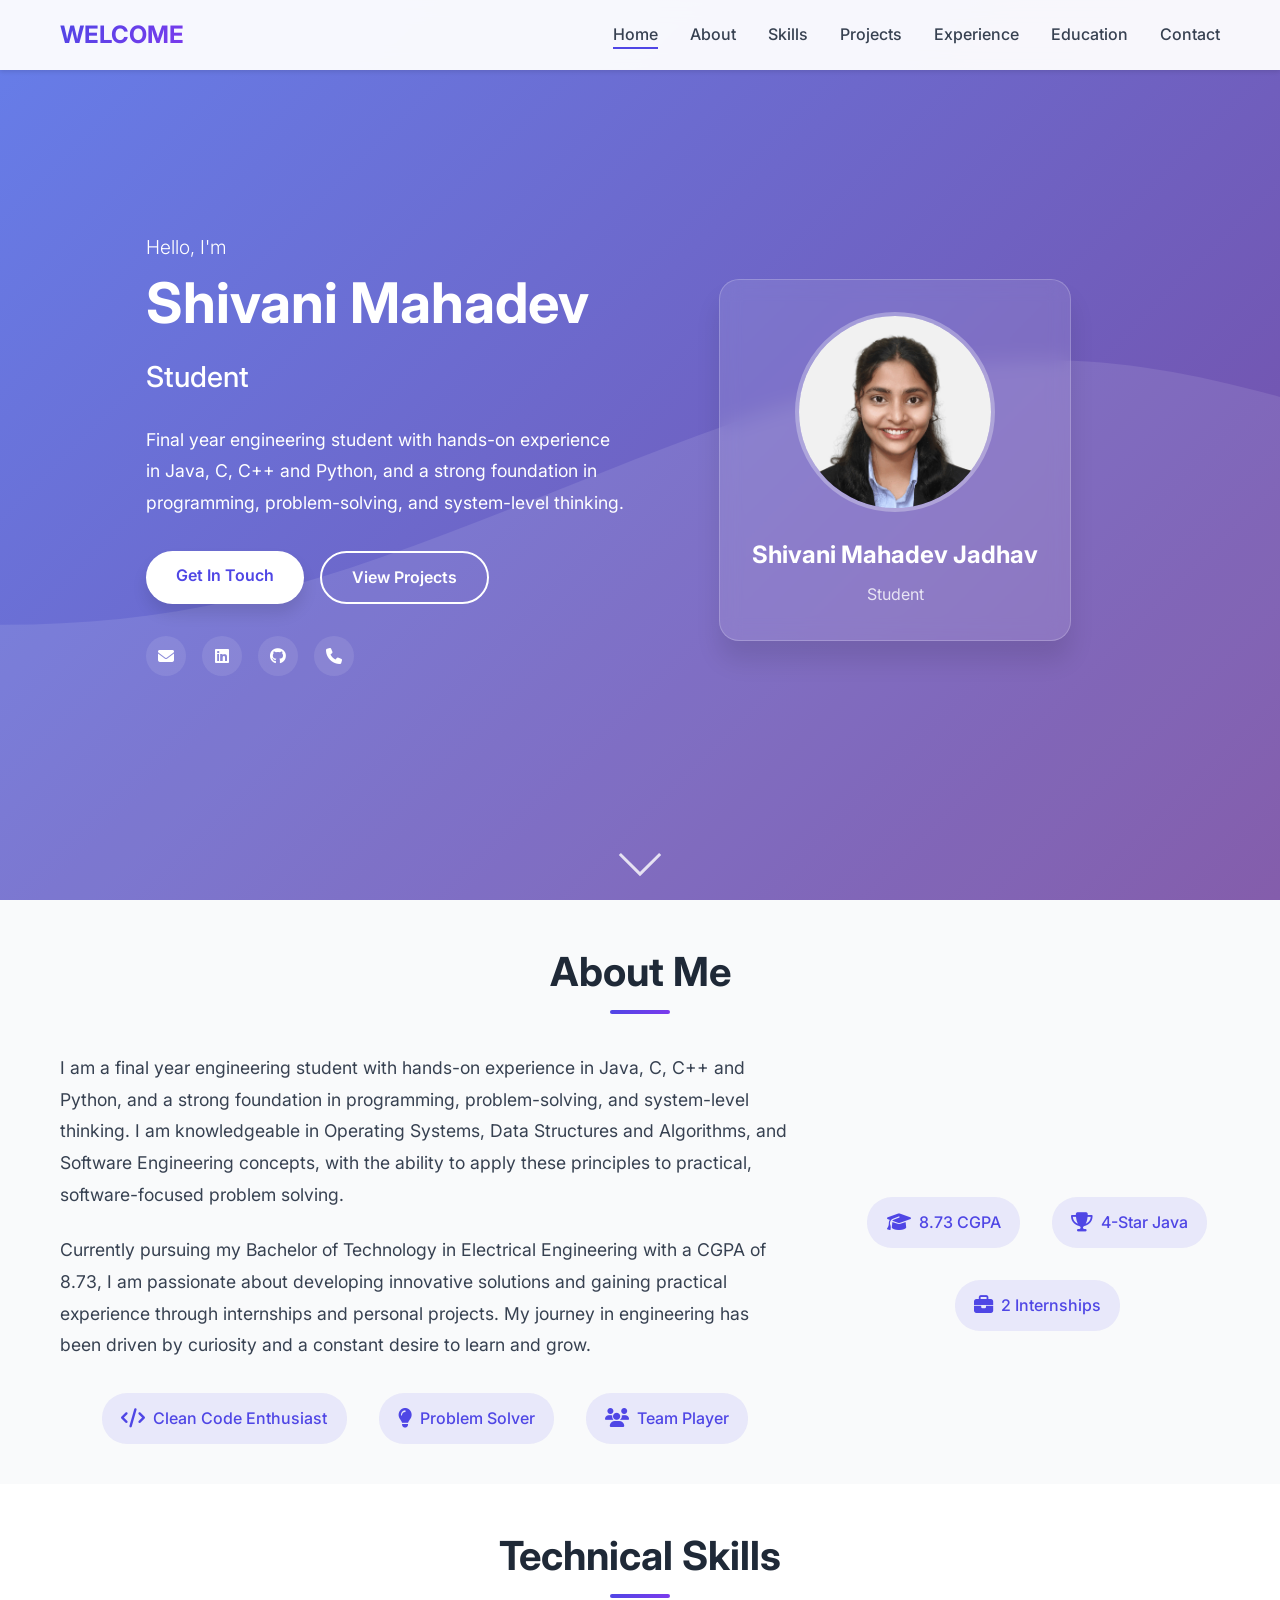
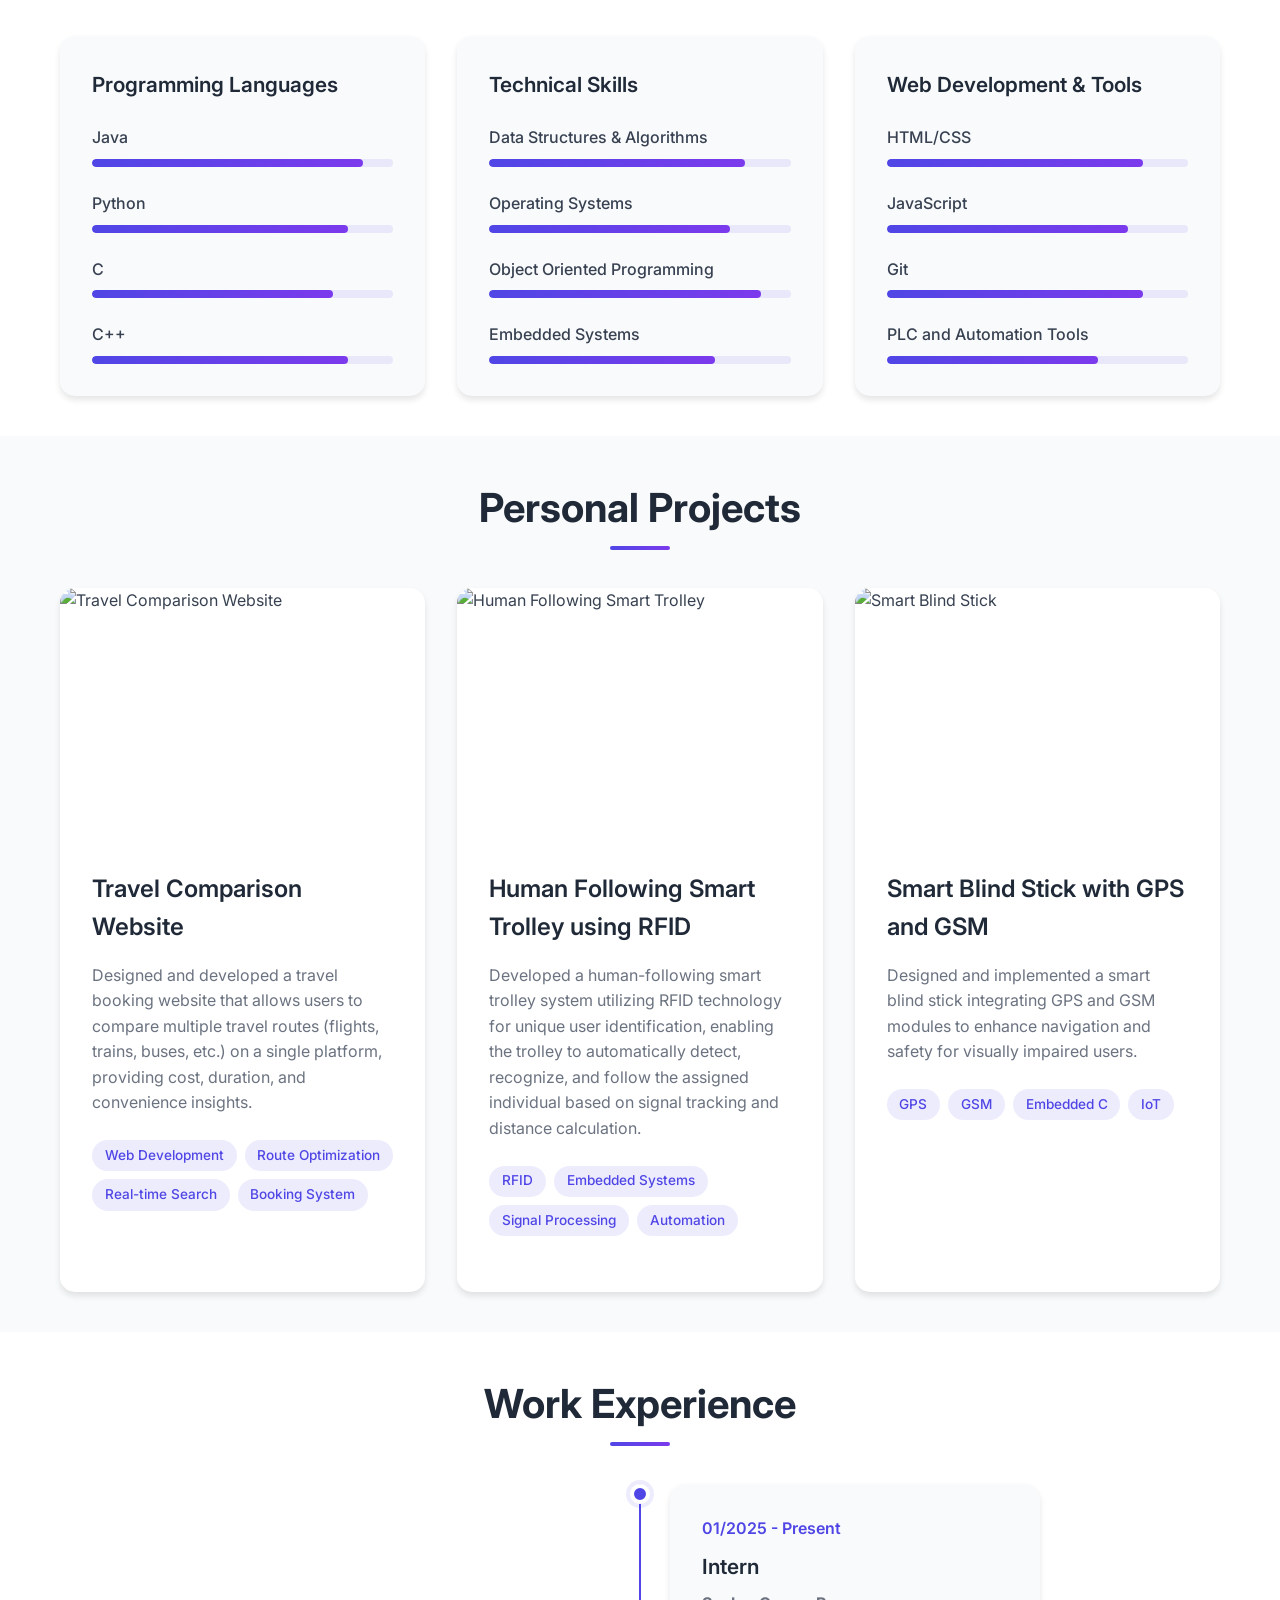
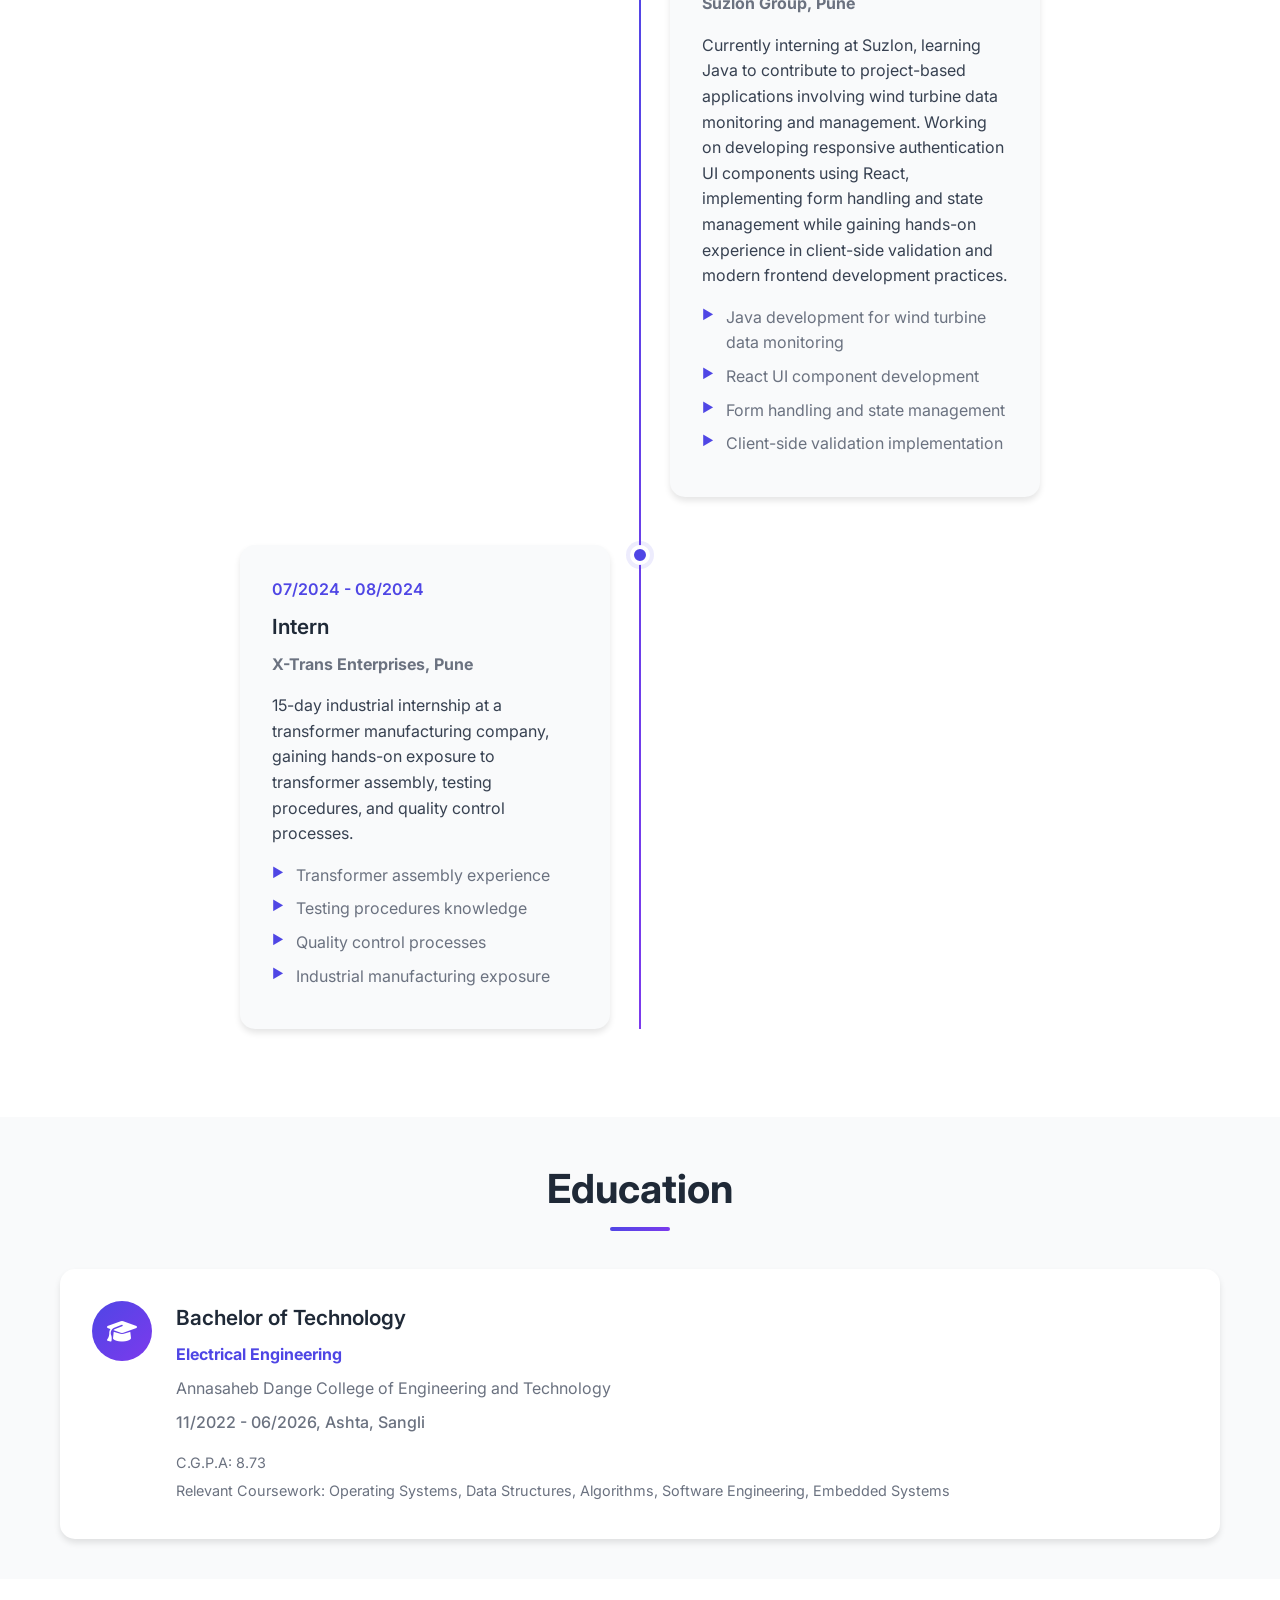
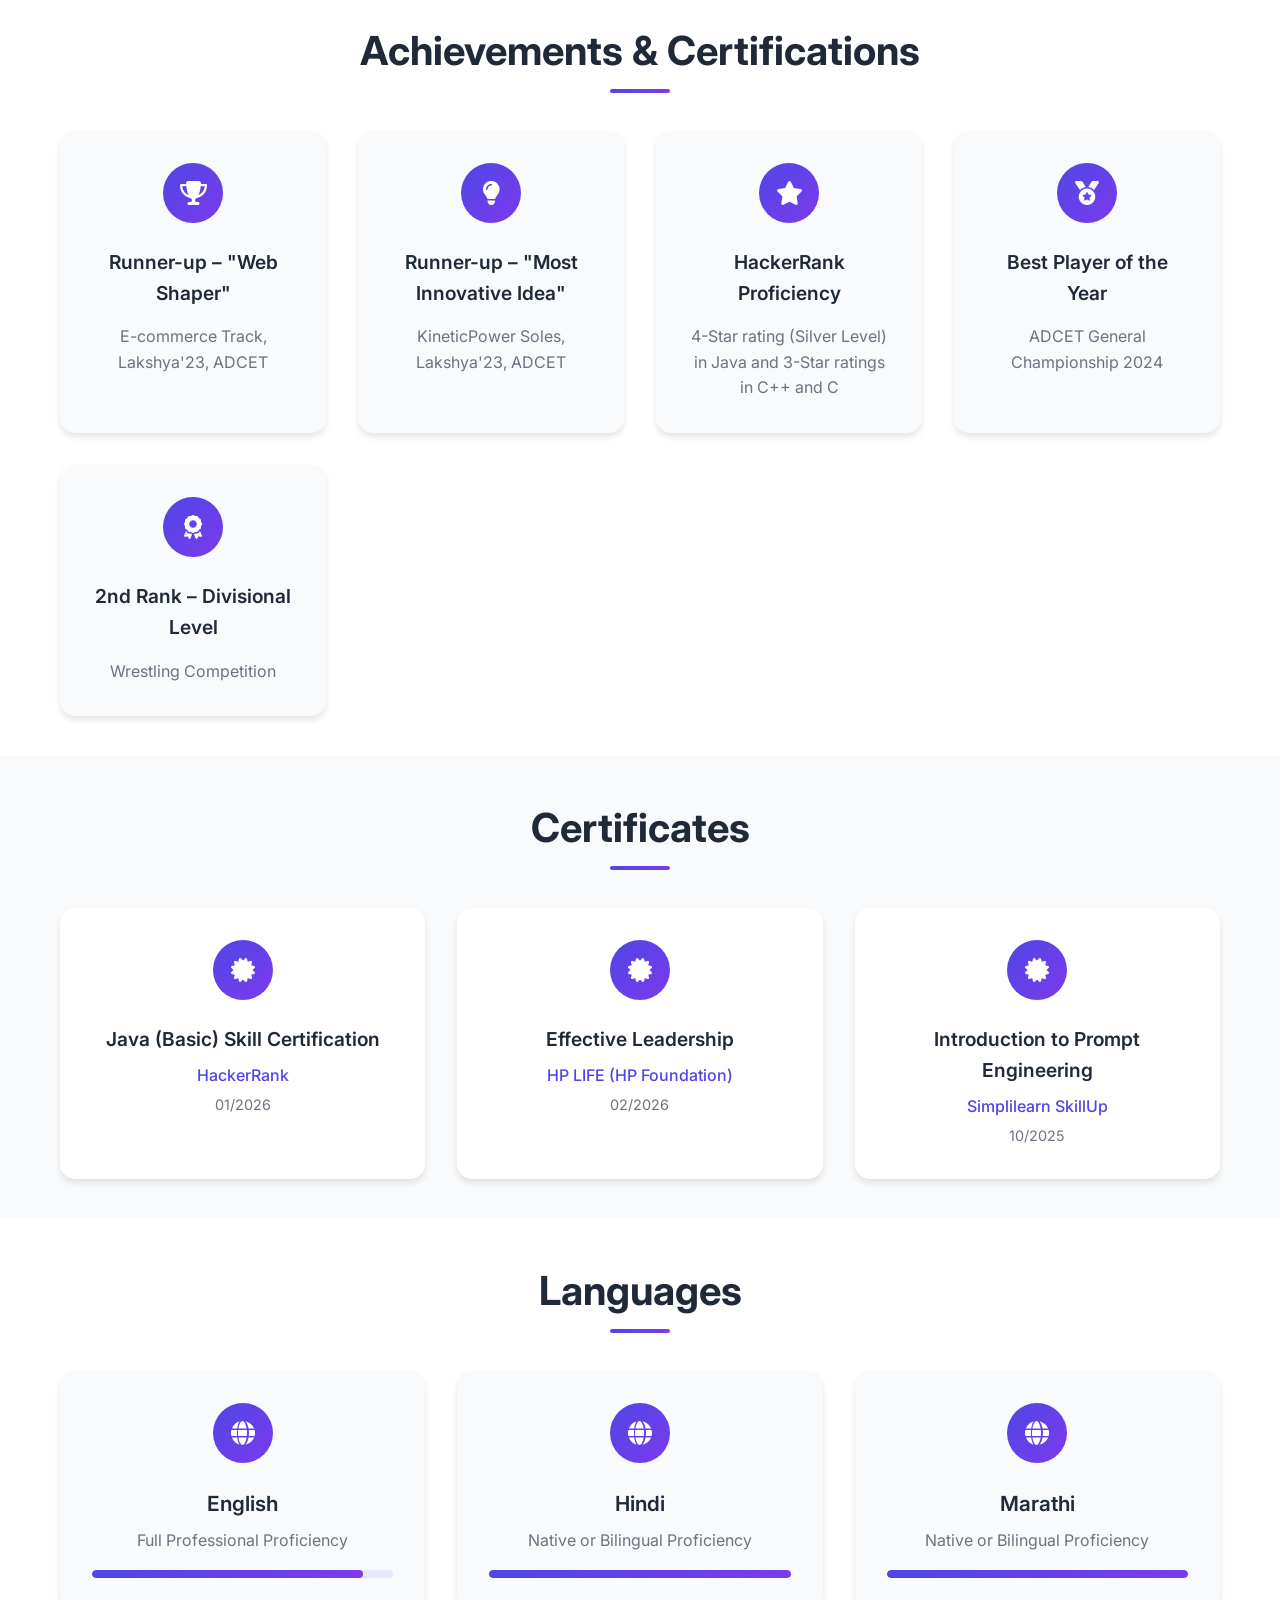
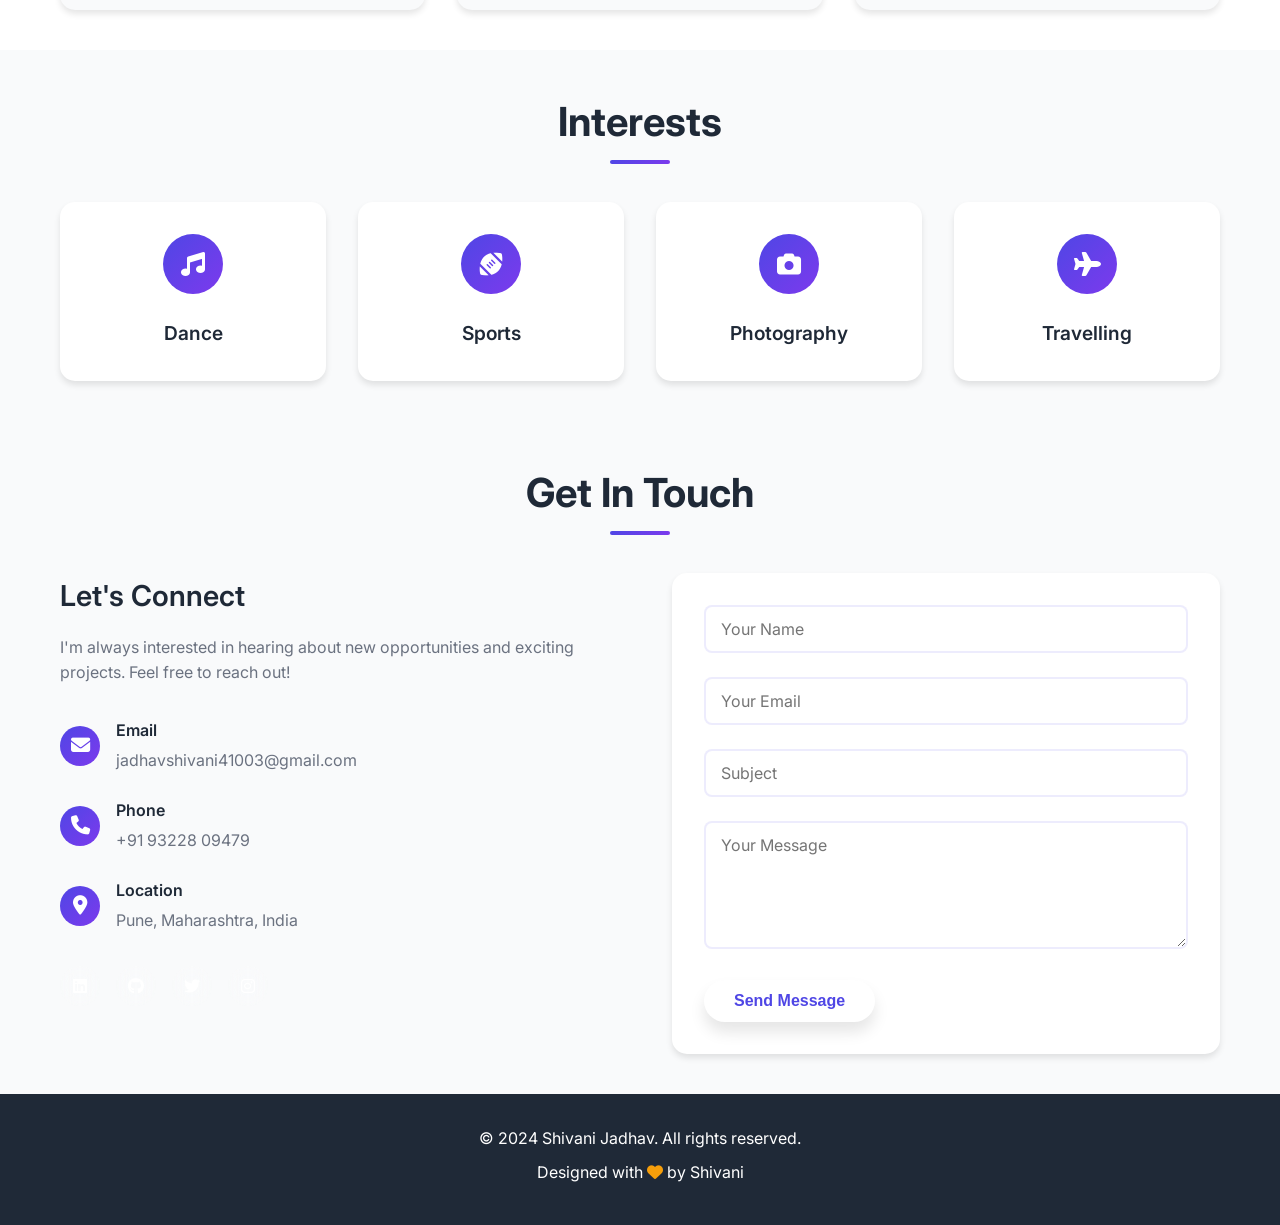
==== Portfolio/index.html @ 1caf45aa "Add files via upload" ====
<!DOCTYPE html>
<html lang="en">
<head>
    <meta charset="UTF-8">
    <meta name="viewport" content="width=device-width, initial-scale=1.0">
    <title>Shivani Jadhav - Portfolio</title>
    <link rel="stylesheet" href="style.css">
    <link rel="stylesheet" href="https://cdnjs.cloudflare.com/ajax/libs/font-awesome/6.4.0/css/all.min.css">
    <link href="https://fonts.googleapis.com/css2?family=Inter:wght@300;400;500;600;700&family=Poppins:wght@300;400;500;600;700&display=swap" rel="stylesheet">
</head>
<body>
    <!-- Navigation -->
    <nav class="navbar">
        <div class="nav-container">
            <div class="nav-logo">
                <h3>WELCOME</h3>
            </div>
            <ul class="nav-menu">
                <li class="nav-item">
                    <a href="#home" class="nav-link">Home</a>
                </li>
                <li class="nav-item">
                    <a href="#about" class="nav-link">About</a>
                </li>
                <li class="nav-item">
                    <a href="#skills" class="nav-link">Skills</a>
                </li>
                <li class="nav-item">
                    <a href="#projects" class="nav-link">Projects</a>
                </li>
                <li class="nav-item">
                    <a href="#experience" class="nav-link">Experience</a>
                </li>
                <li class="nav-item">
                    <a href="#education" class="nav-link">Education</a>
                </li>
                <li class="nav-item">
                    <a href="#contact" class="nav-link">Contact</a>
                </li>
            </ul>
            <div class="hamburger">
                <span class="bar"></span>
                <span class="bar"></span>
                <span class="bar"></span>
            </div>
        </div>
    </nav>

    <!-- Hero Section -->
    <section id="home" class="hero">
        <div class="hero-container">
            <div class="hero-content">
                <div class="hero-text">
                    <h1 class="hero-title">
                        <span class="greeting">Hello, I'm</span>
                        <span class="name">Shivani Mahadev Jadhav</span>
                    </h1>
                    <h2 class="hero-subtitle">Student</h2>
                    <p class="hero-description">
                        Final year engineering student with hands-on experience<br>
                        in Java, C, C++ and Python, and a strong foundation in<br>
                        programming, problem-solving, and system-level thinking.
                    </p>
                    <div class="hero-buttons">
                        <a href="#contact" class="btn btn-primary">Get In Touch</a>
                        <a href="#projects" class="btn btn-secondary">View Projects</a>
                    </div>
                    <div class="hero-social">
                        <a href="jadhavshivani41003@gmail.com" class="social-link" onclick="window.location.href='mailto:jadhavshivani41003@gmail.com'; return false;">
                            <i class="fas fa-envelope"></i>
                        </a>
                        <a href="https://linkedin.com/in/shivani-jadhav03" class="social-link">
                            <i class="fab fa-linkedin"></i>
                        </a>
                        <a href="#" class="social-link">
                            <i class="fab fa-github"></i>
                        </a>
                        <a href="tel:+919322809479" class="social-link">
                            <i class="fas fa-phone"></i>
                        </a>
                    </div>
                </div>
                <div class="hero-image">
                    <div class="profile-card">
                        <div class="profile-img">
                            <img src="profile.png.jpeg" alt="Profile Picture">
                        </div>
                        <div class="profile-info">
                            <h3>Shivani Mahadev Jadhav</h3>
                            <p>Student</p>
                        </div>
                    </div>
                </div>
            </div>
        </div>
        <div class="scroll-indicator">
            <div class="scroll-arrow"></div>
        </div>
    </section>

    <!-- About Section -->
    <section id="about" class="about">
        <div class="container">
            <h2 class="section-title">About Me</h2>
            <div class="about-content">
                <div class="about-text">
                    <p>
                        I am a final year engineering student with hands-on experience in Java, C, C++ and Python, and a strong 
                        foundation in programming, problem-solving, and system-level thinking. I am knowledgeable in Operating 
                        Systems, Data Structures and Algorithms, and Software Engineering concepts, with the ability to apply 
                        these principles to practical, software-focused problem solving.
                    </p>
                    <p>
                        Currently pursuing my Bachelor of Technology in Electrical Engineering with a CGPA of 8.73, I am passionate 
                        about developing innovative solutions and gaining practical experience through internships and personal projects. 
                        My journey in engineering has been driven by curiosity and a constant desire to learn and grow.
                    </p>
                    <div class="about-highlights">
                        <div class="highlight-item">
                            <i class="fas fa-code"></i>
                            <span>Clean Code Enthusiast</span>
                        </div>
                        <div class="highlight-item">
                            <i class="fas fa-lightbulb"></i>
                            <span>Problem Solver</span>
                        </div>
                        <div class="highlight-item">
                            <i class="fas fa-users"></i>
                            <span>Team Player</span>
                        </div>
                    </div>
                </div>
                <div class="about-highlights">
                    <div class="highlight-item">
                        <i class="fas fa-graduation-cap"></i>
                        <span>8.73 CGPA</span>
                    </div>
                    <div class="highlight-item">
                        <i class="fas fa-trophy"></i>
                        <span>4-Star Java</span>
                    </div>
                    <div class="highlight-item">
                        <i class="fas fa-briefcase"></i>
                        <span>2 Internships</span>
                    </div>
                </div>
            </div>
        </div>
    </section>

    <!-- Skills Section -->
    <section id="skills" class="skills">
        <div class="container">
            <h2 class="section-title">Technical Skills</h2>
            <div class="skills-grid">
                <div class="skill-category">
                    <h3>Programming Languages</h3>
                    <div class="skill-list">
                        <div class="skill-item">
                            <span class="skill-name">Java</span>
                            <div class="skill-bar">
                                <div class="skill-progress" data-progress="90"></div>
                            </div>
                        </div>
                        <div class="skill-item">
                            <span class="skill-name">Python</span>
                            <div class="skill-bar">
                                <div class="skill-progress" data-progress="85"></div>
                            </div>
                        </div>
                        <div class="skill-item">
                            <span class="skill-name">C</span>
                            <div class="skill-bar">
                                <div class="skill-progress" data-progress="80"></div>
                            </div>
                        </div>
                        <div class="skill-item">
                            <span class="skill-name">C++</span>
                            <div class="skill-bar">
                                <div class="skill-progress" data-progress="85"></div>
                            </div>
                        </div>
                    </div>
                </div>
                <div class="skill-category">
                    <h3>Technical Skills</h3>
                    <div class="skill-list">
                        <div class="skill-item">
                            <span class="skill-name">Data Structures & Algorithms</span>
                            <div class="skill-bar">
                                <div class="skill-progress" data-progress="85"></div>
                            </div>
                        </div>
                        <div class="skill-item">
                            <span class="skill-name">Operating Systems</span>
                            <div class="skill-bar">
                                <div class="skill-progress" data-progress="80"></div>
                            </div>
                        </div>
                        <div class="skill-item">
                            <span class="skill-name">Object Oriented Programming</span>
                            <div class="skill-bar">
                                <div class="skill-progress" data-progress="90"></div>
                            </div>
                        </div>
                        <div class="skill-item">
                            <span class="skill-name">Embedded Systems</span>
                            <div class="skill-bar">
                                <div class="skill-progress" data-progress="75"></div>
                            </div>
                        </div>
                    </div>
                </div>
                <div class="skill-category">
                    <h3>Web Development & Tools</h3>
                    <div class="skill-list">
                        <div class="skill-item">
                            <span class="skill-name">HTML/CSS</span>
                            <div class="skill-bar">
                                <div class="skill-progress" data-progress="85"></div>
                            </div>
                        </div>
                        <div class="skill-item">
                            <span class="skill-name">JavaScript</span>
                            <div class="skill-bar">
                                <div class="skill-progress" data-progress="80"></div>
                            </div>
                        </div>
                        <div class="skill-item">
                            <span class="skill-name">Git</span>
                            <div class="skill-bar">
                                <div class="skill-progress" data-progress="85"></div>
                            </div>
                        </div>
                        <div class="skill-item">
                            <span class="skill-name">PLC and Automation Tools</span>
                            <div class="skill-bar">
                                <div class="skill-progress" data-progress="70"></div>
                            </div>
                        </div>
                    </div>
                </div>
            </div>
        </div>
    </section>

    <!-- Projects Section -->
    <section id="projects" class="projects">
        <div class="container">
            <h2 class="section-title">Personal Projects</h2>
            <div class="projects-grid">
                <div class="project-card">
                    <div class="project-image">
                        <img src="travel.png" alt="Travel Comparison Website">
                    </div>
                    <div class="project-content">
                        <h3>Travel Comparison Website</h3>
                        <p>Designed and developed a travel booking website that allows users to compare multiple travel routes (flights, trains, buses, etc.) on a single platform, providing cost, duration, and convenience insights.</p>
                        <div class="project-tech">
                            <span class="tech-tag">Web Development</span>
                            <span class="tech-tag">Route Optimization</span>
                            <span class="tech-tag">Real-time Search</span>
                            <span class="tech-tag">Booking System</span>
                        </div>
                    </div>
                </div>
                <div class="project-card">
                    <div class="project-image">
                        <img src="cart.png" alt="Human Following Smart Trolley">
                    </div>
                    <div class="project-content">
                        <h3>Human Following Smart Trolley using RFID</h3>
                        <p>Developed a human-following smart trolley system utilizing RFID technology for unique user identification, enabling the trolley to automatically detect, recognize, and follow the assigned individual based on signal tracking and distance calculation.</p>
                        <div class="project-tech">
                            <span class="tech-tag">RFID</span>
                            <span class="tech-tag">Embedded Systems</span>
                            <span class="tech-tag">Signal Processing</span>
                            <span class="tech-tag">Automation</span>
                        </div>
                    </div>
                </div>
                <div class="project-card">
                    <div class="project-image">
                        <img src="stick.png" alt="Smart Blind Stick">
                    </div>
                    <div class="project-content">
                        <h3>Smart Blind Stick with GPS and GSM</h3>
                        <p>Designed and implemented a smart blind stick integrating GPS and GSM modules to enhance navigation and safety for visually impaired users.</p>
                        <div class="project-tech">
                            <span class="tech-tag">GPS</span>
                            <span class="tech-tag">GSM</span>
                            <span class="tech-tag">Embedded C</span>
                            <span class="tech-tag">IoT</span>
                        </div>
                    </div>
                </div>
            </div>
        </div>
    </section>

    <!-- Experience Section -->
    <section id="experience" class="experience">
        <div class="container">
            <h2 class="section-title">Work Experience</h2>
            <div class="timeline">
                <div class="timeline-item">
                    <div class="timeline-dot"></div>
                    <div class="timeline-content">
                        <div class="timeline-date">01/2025 - Present</div>
                        <h3>Intern</h3>
                        <h4>Suzlon Group, Pune</h4>
                        <p>Currently interning at Suzlon, learning Java to contribute to project-based applications involving wind turbine data monitoring and management. Working on developing responsive authentication UI components using React, implementing form handling and state management while gaining hands-on experience in client-side validation and modern frontend development practices.</p>
                        <ul>
                            <li>Java development for wind turbine data monitoring</li>
                            <li>React UI component development</li>
                            <li>Form handling and state management</li>
                            <li>Client-side validation implementation</li>
                        </ul>
                    </div>
                </div>
                <div class="timeline-item">
                    <div class="timeline-dot"></div>
                    <div class="timeline-content">
                        <div class="timeline-date">07/2024 - 08/2024</div>
                        <h3>Intern</h3>
                        <h4>X-Trans Enterprises, Pune</h4>
                        <p>15-day industrial internship at a transformer manufacturing company, gaining hands-on exposure to transformer assembly, testing procedures, and quality control processes.</p>
                        <ul>
                            <li>Transformer assembly experience</li>
                            <li>Testing procedures knowledge</li>
                            <li>Quality control processes</li>
                            <li>Industrial manufacturing exposure</li>
                        </ul>
                    </div>
                </div>
            </div>
        </div>
    </section>

    <!-- Education Section -->
    <section id="education" class="education">
        <div class="container">
            <h2 class="section-title">Education</h2>
            <div class="education-grid">
                <div class="education-card">
                    <div class="education-icon">
                        <i class="fas fa-graduation-cap"></i>
                    </div>
                    <div class="education-content">
                        <h3>Bachelor of Technology</h3>
                        <h4>Electrical Engineering</h4>
                        <p class="institution">Annasaheb Dange College of Engineering and Technology</p>
                        <p class="duration">11/2022 - 06/2026, Ashta, Sangli</p>
                        <div class="education-details">
                            <p>C.G.P.A: 8.73</p>
                            <p>Relevant Coursework: Operating Systems, Data Structures, Algorithms, Software Engineering, Embedded Systems</p>
                        </div>
                    </div>
                </div>
            </div>
        </div>
    </section>

    <!-- Achievements Section -->
    <section class="achievements">
        <div class="container">
            <h2 class="section-title">Achievements & Certifications</h2>
            <div class="achievements-grid">
                <div class="achievement-card">
                    <div class="achievement-icon">
                        <i class="fas fa-trophy"></i>
                    </div>
                    <h3>Runner-up – "Web Shaper"</h3>
                    <p>E-commerce Track, Lakshya'23, ADCET</p>
                </div>
                <div class="achievement-card">
                    <div class="achievement-icon">
                        <i class="fas fa-lightbulb"></i>
                    </div>
                    <h3>Runner-up – "Most Innovative Idea"</h3>
                    <p>KineticPower Soles, Lakshya'23, ADCET</p>
                </div>
                <div class="achievement-card">
                    <div class="achievement-icon">
                        <i class="fas fa-star"></i>
                    </div>
                    <h3>HackerRank Proficiency</h3>
                    <p>4-Star rating (Silver Level) in Java and 3-Star ratings in C++ and C</p>
                </div>
                <div class="achievement-card">
                    <div class="achievement-icon">
                        <i class="fas fa-medal"></i>
                    </div>
                    <h3>Best Player of the Year</h3>
                    <p>ADCET General Championship 2024</p>
                </div>
                <div class="achievement-card">
                    <div class="achievement-icon">
                        <i class="fas fa-award"></i>
                    </div>
                    <h3>2nd Rank – Divisional Level</h3>
                    <p>Wrestling Competition</p>
                </div>
            </div>
        </div>
    </section>

    <!-- Certificates Section -->
    <section class="certificates">
        <div class="container">
            <h2 class="section-title">Certificates</h2>
            <div class="certificates-grid">
                <div class="certificate-card">
                    <div class="certificate-icon">
                        <i class="fas fa-certificate"></i>
                    </div>
                    <h3>Java (Basic) Skill Certification</h3>
                    <p class="issuer">HackerRank</p>
                    <p class="date">01/2026</p>
                </div>
                <div class="certificate-card">
                    <div class="certificate-icon">
                        <i class="fas fa-certificate"></i>
                    </div>
                    <h3>Effective Leadership</h3>
                    <p class="issuer">HP LIFE (HP Foundation)</p>
                    <p class="date">02/2026</p>
                </div>
                <div class="certificate-card">
                    <div class="certificate-icon">
                        <i class="fas fa-certificate"></i>
                    </div>
                    <h3>Introduction to Prompt Engineering</h3>
                    <p class="issuer">Simplilearn SkillUp</p>
                    <p class="date">10/2025</p>
                </div>
            </div>
        </div>
    </section>

    <!-- Languages Section -->
    <section class="languages">
        <div class="container">
            <h2 class="section-title">Languages</h2>
            <div class="languages-grid">
                <div class="language-card">
                    <div class="language-flag">
                        <i class="fas fa-globe"></i>
                    </div>
                    <h3>English</h3>
                    <p>Full Professional Proficiency</p>
                    <div class="language-level">
                        <div class="level-bar">
                            <div class="level-progress" style="width: 90%"></div>
                        </div>
                    </div>
                </div>
                <div class="language-card">
                    <div class="language-flag">
                        <i class="fas fa-globe"></i>
                    </div>
                    <h3>Hindi</h3>
                    <p>Native or Bilingual Proficiency</p>
                    <div class="language-level">
                        <div class="level-bar">
                            <div class="level-progress" style="width: 100%"></div>
                        </div>
                    </div>
                </div>
                <div class="language-card">
                    <div class="language-flag">
                        <i class="fas fa-globe"></i>
                    </div>
                    <h3>Marathi</h3>
                    <p>Native or Bilingual Proficiency</p>
                    <div class="language-level">
                        <div class="level-bar">
                            <div class="level-progress" style="width: 100%"></div>
                        </div>
                    </div>
                </div>
            </div>
        </div>
    </section>

    <!-- Interests Section -->
    <section class="interests">
        <div class="container">
            <h2 class="section-title">Interests</h2>
            <div class="interests-grid">
                <div class="interest-card">
                    <div class="interest-icon">
                        <i class="fas fa-music"></i>
                    </div>
                    <h3>Dance</h3>
                </div>
                <div class="interest-card">
                    <div class="interest-icon">
                        <i class="fas fa-football-ball"></i>
                    </div>
                    <h3>Sports</h3>
                </div>
                <div class="interest-card">
                    <div class="interest-icon">
                        <i class="fas fa-camera"></i>
                    </div>
                    <h3>Photography</h3>
                </div>
                <div class="interest-card">
                    <div class="interest-icon">
                        <i class="fas fa-plane"></i>
                    </div>
                    <h3>Travelling</h3>
                </div>
            </div>
        </div>
    </section>

    <!-- Contact Section -->
    <section id="contact" class="contact">
        <div class="container">
            <h2 class="section-title">Get In Touch</h2>
            <div class="contact-content">
                <div class="contact-info">
                    <h3>Let's Connect</h3>
                    <p>I'm always interested in hearing about new opportunities and exciting projects. Feel free to reach out!</p>
                    <div class="contact-items">
                        <div class="contact-item">
                            <i class="fas fa-envelope"></i>
                            <div>
                                <h4>Email</h4>
                                <a href="mailto:jadhavshivani41003@gmail.com">jadhavshivani41003@gmail.com</a>
                            </div>
                        </div>
                        <div class="contact-item">
                            <i class="fas fa-phone"></i>
                            <div>
                                <h4>Phone</h4>
                                <a href="tel:+919322809479">+91 93228 09479</a>
                            </div>
                        </div>
                        <div class="contact-item">
                            <i class="fas fa-map-marker-alt"></i>
                            <div>
                                <h4>Location</h4>
                                <p>Pune, Maharashtra, India</p>
                            </div>
                        </div>
                    </div>
                    <div class="social-links">
                        <a href="#" class="social-link">
                            <i class="fab fa-linkedin"></i>
                        </a>
                        <a href="#" class="social-link">
                            <i class="fab fa-github"></i>
                        </a>
                        <a href="#" class="social-link">
                            <i class="fab fa-twitter"></i>
                        </a>
                        <a href="#" class="social-link">
                            <i class="fab fa-instagram"></i>
                        </a>
                    </div>
                </div>
                <div class="contact-form">
                    <form id="contactForm">
                        <div class="form-group">
                            <input type="text" id="name" name="name" placeholder="Your Name" required>
                        </div>
                        <div class="form-group">
                            <input type="email" id="email" name="email" placeholder="Your Email" required>
                        </div>
                        <div class="form-group">
                            <input type="text" id="subject" name="subject" placeholder="Subject" required>
                        </div>
                        <div class="form-group">
                            <textarea id="message" name="message" rows="5" placeholder="Your Message" required></textarea>
                        </div>
                        <button type="submit" class="btn btn-primary">Send Message</button>
                    </form>
                </div>
            </div>
        </div>
    </section>

    <!-- Footer -->
    <footer class="footer">
        <div class="container">
            <div class="footer-content">
                <p>&copy; 2024 Shivani Jadhav. All rights reserved.</p>
                <p>Designed with <i class="fas fa-heart"></i> by Shivani</p>
            </div>
        </div>
    </footer>

    <script src="script.js"></script>
</body>
</html>
---- Portfolio/style.css ----
/* Reset and Base Styles */
* {
    margin: 0;
    padding: 0;
    box-sizing: border-box;
}

:root {
    --primary-color: #4F46E5;
    --secondary-color: #10B981;
    --accent-color: #F59E0B;
    --dark-color: #1F2937;
    --light-color: #F9FAFB;
    --text-color: #374151;
    --text-light: #6B7280;
    --white: #FFFFFF;
    --gradient-1: linear-gradient(135deg, #667eea 0%, #764ba2 100%);
    --gradient-2: linear-gradient(135deg, #4F46E5 0%, #7C3AED 100%);
    --shadow-sm: 0 2px 4px rgba(0, 0, 0, 0.1);
    --shadow-md: 0 4px 6px rgba(0, 0, 0, 0.1);
    --shadow-lg: 0 10px 15px rgba(0, 0, 0, 0.1);
    --shadow-xl: 0 20px 25px rgba(0, 0, 0, 0.1);
    --transition: all 0.3s cubic-bezier(0.4, 0, 0.2, 1);
}

html {
    scroll-behavior: smooth;
}

body {
    font-family: 'Inter', sans-serif;
    line-height: 1.6;
    color: var(--text-color);
    background-color: var(--white);
    overflow-x: hidden;
}

.container {
    max-width: 1200px;
    margin: 0 auto;
    padding: 0 20px;
}

/* Navigation */
.navbar {
    position: fixed;
    top: 0;
    width: 100%;
    background: rgba(255, 255, 255, 0.95);
    backdrop-filter: blur(10px);
    z-index: 1000;
    box-shadow: var(--shadow-sm);
    transition: var(--transition);
}

.nav-container {
    max-width: 1200px;
    margin: 0 auto;
    padding: 1rem 20px;
    display: flex;
    justify-content: space-between;
    align-items: center;
    position: relative;
}

.nav-logo {
    z-index: 1001;
}

.nav-logo h3 {
    font-size: 1.5rem;
    font-weight: 700;
    background: var(--gradient-2);
    -webkit-background-clip: text;
    -webkit-text-fill-color: transparent;
    background-clip: text;
}

.nav-menu {
    display: flex;
    list-style: none;
    gap: 2rem;
    z-index: 1001;
    position: relative;
}

.nav-link {
    text-decoration: none;
    color: var(--text-color);
    font-weight: 500;
    transition: var(--transition);
    position: relative;
}

.nav-link::after {
    content: '';
    position: absolute;
    bottom: -5px;
    left: 0;
    width: 0;
    height: 2px;
    background: var(--primary-color);
    transition: width 0.3s ease;
}

.nav-link:hover::after,
.nav-link.active::after {
    width: 100%;
}

.nav-link:hover {
    color: var(--primary-color);
}

.hamburger {
    display: none;
    flex-direction: column;
    cursor: pointer;
}

.bar {
    width: 25px;
    height: 3px;
    background: var(--dark-color);
    margin: 3px 0;
    transition: var(--transition);
}

/* Hero Section */
.hero {
    min-height: 100vh;
    display: flex;
    align-items: center;
    background: linear-gradient(135deg, #667eea 0%, #764ba2 100%);
    position: relative;
    overflow: hidden;
    padding-top: 80px;
}

.hero::before {
    content: '';
    position: absolute;
    top: 0;
    left: 0;
    right: 0;
    bottom: 0;
    background: url('data:image/svg+xml,<svg xmlns="http://www.w3.org/2000/svg" viewBox="0 0 1440 320"><path fill="%23ffffff" fill-opacity="0.1" d="M0,96L48,112C96,128,192,160,288,186.7C384,213,480,235,576,213.3C672,192,768,128,864,128C960,128,1056,192,1152,197.3C1248,203,1344,149,1392,122.7L1440,96L1440,320L1392,320C1344,320,1248,320,1152,320C1056,320,960,320,864,320C768,320,672,320,576,320C480,320,384,320,288,320C192,320,96,320,48,320L0,320Z"></path></svg>') no-repeat bottom;
    background-size: cover;
}

.hero-container {
    max-width: 1200px;
    margin: 0 auto;
    padding: 0 20px;
    position: relative;
    z-index: 1;
}

.hero-content {
    display: grid;
    grid-template-columns: 1fr 1fr;
    gap: 2rem;
    align-items: center;
}

.hero-text {
    color: var(--white);
    animation: fadeInLeft 1s ease-out;
    margin-bottom: 1.5rem;
}

.greeting {
    display: block;
    font-size: 1.2rem;
    font-weight: 300;
    margin-bottom: 0.5rem;
    opacity: 0;
    animation: fadeInUp 0.8s ease-out 0.2s forwards;
}

.name {
    display: block;
    font-size: 3.5rem;
    font-weight: 700;
    margin-bottom: 1rem;
    line-height: 1.2;
    opacity: 0;
    animation: fadeInUp 0.8s ease-out 0.4s forwards;
}

.hero-subtitle {
    font-size: 1.8rem;
    font-weight: 500;
    margin-bottom: 1.5rem;
    opacity: 0;
    animation: fadeInUp 0.8s ease-out 0.6s forwards;
}

.hero-description {
    font-size: 1.1rem;
    margin-bottom: 2rem;
    opacity: 0.9;
    line-height: 1.8;
    opacity: 0;
    animation: fadeInUp 0.8s ease-out 0.8s forwards;
}

.hero-buttons {
    display: flex;
    gap: 1rem;
    margin-bottom: 2rem;
    opacity: 0;
    animation: fadeInUp 0.8s ease-out 1s forwards;
}

.btn {
    padding: 12px 30px;
    border: none;
    border-radius: 50px;
    font-weight: 600;
    text-decoration: none;
    transition: var(--transition);
    display: inline-block;
    cursor: pointer;
    font-size: 1rem;
}

.btn-primary {
    background: var(--white);
    color: var(--primary-color);
    box-shadow: var(--shadow-lg);
}

.btn-primary:hover {
    transform: translateY(-2px);
    box-shadow: var(--shadow-xl);
}

.btn-secondary {
    background: transparent;
    color: var(--white);
    border: 2px solid var(--white);
}

.btn-secondary:hover {
    background: var(--white);
    color: var(--primary-color);
    transform: translateY(-2px);
}

.hero-social {
    display: flex;
    gap: 1rem;
    opacity: 0;
    animation: fadeInUp 0.8s ease-out 1.2s forwards;
    margin-bottom: 3rem;
    position: relative;
    z-index: 10;
}

.social-link {
    width: 40px;
    height: 40px;
    border-radius: 50%;
    background: rgba(255, 255, 255, 0.1);
    color: var(--white);
    display: flex;
    align-items: center;
    justify-content: center;
    text-decoration: none;
    transition: var(--transition);
    backdrop-filter: blur(10px);
}

.social-link:hover {
    background: var(--white);
    color: var(--primary-color);
    transform: translateY(-3px);
}

.hero-image {
    display: flex;
    justify-content: center;
    align-items: center;
    animation: fadeInRight 1s ease-out;
    margin-top: -60px;
}

.profile-card {
    background: rgba(255, 255, 255, 0.1);
    backdrop-filter: blur(10px);
    border-radius: 20px;
    padding: 2rem;
    text-align: center;
    box-shadow: var(--shadow-xl);
    border: 1px solid rgba(255, 255, 255, 0.2);
    transform: perspective(1000px) rotateY(0deg);
    transition: transform 0.6s;
}

.profile-card:hover {
    transform: perspective(1000px) rotateY(10deg);
}

.profile-img {
    width: 200px;
    height: 200px;
    border-radius: 50%;
    margin: 0 auto 1.5rem;
    overflow: hidden;
    border: 4px solid rgba(255, 255, 255, 0.3);
    position: relative;
}

.profile-img img {
    width: 100%;
    height: 100%;
    object-fit: cover;
}

.profile-info h3 {
    color: var(--white);
    font-size: 1.5rem;
    margin-bottom: 0.5rem;
}

.profile-info p {
    color: rgba(255, 255, 255, 0.8);
    font-size: 1rem;
}

.scroll-indicator {
    position: absolute;
    bottom: 30px;
    left: 50%;
    transform: translateX(-50%);
    animation: bounce 2s infinite;
}

.scroll-arrow {
    width: 30px;
    height: 30px;
    border-right: 3px solid rgba(255, 255, 255, 0.8);
    border-bottom: 3px solid rgba(255, 255, 255, 0.8);
    transform: rotate(45deg);
}

/* Section Styles */
.section-title {
    font-size: 2.5rem;
    font-weight: 700;
    text-align: center;
    margin-bottom: 3rem;
    color: var(--dark-color);
    position: relative;
}

.section-title::after {
    content: '';
    position: absolute;
    bottom: -10px;
    left: 50%;
    transform: translateX(-50%);
    width: 60px;
    height: 4px;
    background: var(--gradient-2);
    border-radius: 2px;
}

/* About Section */
.about {
    padding: 40px 0;
    background: var(--light-color);
}

.about-content {
    display: grid;
    grid-template-columns: 2fr 1fr;
    gap: 4rem;
    align-items: center;
}

.about-text p {
    font-size: 1.1rem;
    line-height: 1.8;
    margin-bottom: 1.5rem;
    color: var(--text-color);
}

.about-highlights {
    display: flex;
    gap: 2rem;
    margin-top: 2rem;
    justify-content: center;
    flex-wrap: wrap;
}

.about-highlights .highlight-item {
    display: flex;
    align-items: center;
    gap: 0.5rem;
    color: var(--primary-color);
    font-weight: 500;
    background: rgba(79, 70, 229, 0.1);
    padding: 0.8rem 1.2rem;
    border-radius: 25px;
    transition: var(--transition);
}

.about-highlights .highlight-item:hover {
    background: rgba(79, 70, 229, 0.2);
    transform: translateY(-2px);
}

.about-highlights .highlight-item i {
    font-size: 1.2rem;
}

.about-stats {
    display: flex;
    flex-direction: column;
    gap: 2rem;
}

.stat-item {
    text-align: center;
    padding: 2rem;
    background: var(--white);
    border-radius: 15px;
    box-shadow: var(--shadow-md);
    transition: var(--transition);
}

.stat-item:hover {
    transform: translateY(-5px);
    box-shadow: var(--shadow-lg);
}

.stat-number {
    font-size: 2.5rem;
    font-weight: 700;
    color: var(--primary-color);
    margin-bottom: 0.5rem;
}

.stat-label {
    color: var(--text-light);
    font-weight: 500;
}

/* Skills Section */
.skills {
    padding: 40px 0;
    background: var(--white);
}

.skills-grid {
    display: grid;
    grid-template-columns: repeat(auto-fit, minmax(350px, 1fr));
    gap: 2rem;
}

.skill-category {
    background: var(--light-color);
    padding: 2rem;
    border-radius: 15px;
    box-shadow: var(--shadow-md);
    transition: var(--transition);
}

.skill-category:hover {
    transform: translateY(-5px);
    box-shadow: var(--shadow-lg);
}

.skill-category h3 {
    font-size: 1.3rem;
    font-weight: 600;
    margin-bottom: 1.5rem;
    color: var(--dark-color);
}

.skill-list {
    display: flex;
    flex-direction: column;
    gap: 1.5rem;
}

.skill-item {
    display: flex;
    flex-direction: column;
    gap: 0.5rem;
}

.skill-name {
    font-weight: 500;
    color: var(--text-color);
}

.skill-bar {
    width: 100%;
    height: 8px;
    background: rgba(79, 70, 229, 0.1);
    border-radius: 4px;
    overflow: hidden;
}

.skill-progress {
    height: 100%;
    background: var(--gradient-2);
    border-radius: 4px;
    width: 0;
    transition: width 2s ease-out;
}

/* Projects Section */
.projects {
    padding: 40px 0;
    background: var(--light-color);
}

.projects-grid {
    display: grid;
    grid-template-columns: repeat(auto-fit, minmax(350px, 1fr));
    gap: 2rem;
}

.project-card {
    background: var(--white);
    border-radius: 15px;
    overflow: hidden;
    box-shadow: var(--shadow-md);
    transition: var(--transition);
    opacity: 0;
    transform: translateY(30px);
}

.project-card.animate {
    opacity: 1;
    transform: translateY(0);
}

.project-card:hover {
    transform: translateY(-10px);
    box-shadow: var(--shadow-xl);
}

.project-image {
    width: 100%;
    height: 250px;
    overflow: hidden;
}

.project-image img {
    width: 100%;
    height: 100%;
    object-fit: cover;
    transition: transform 0.3s ease;
}

.project-card:hover .project-image img {
    transform: scale(1.1);
}

.project-content {
    padding: 2rem;
}

.project-content h3 {
    font-size: 1.5rem;
    font-weight: 600;
    margin-bottom: 1rem;
    color: var(--dark-color);
}

.project-content p {
    color: var(--text-light);
    line-height: 1.6;
    margin-bottom: 1.5rem;
}

.project-tech {
    display: flex;
    flex-wrap: wrap;
    gap: 0.5rem;
    margin-bottom: 1.5rem;
}

.tech-tag {
    background: rgba(79, 70, 229, 0.1);
    color: var(--primary-color);
    padding: 0.3rem 0.8rem;
    border-radius: 20px;
    font-size: 0.85rem;
    font-weight: 500;
}

.project-links {
    display: flex;
    gap: 1rem;
}

.project-link {
    color: var(--primary-color);
    text-decoration: none;
    font-weight: 500;
    transition: var(--transition);
    display: flex;
    align-items: center;
    gap: 0.3rem;
}

.project-link:hover {
    color: var(--secondary-color);
    transform: translateX(3px);
}

/* Experience Section */
.experience {
    padding: 40px 0;
    background: var(--white);
}

.timeline {
    position: relative;
    max-width: 800px;
    margin: 0 auto;
}

.timeline::before {
    content: '';
    position: absolute;
    left: 50%;
    top: 0;
    bottom: 0;
    width: 2px;
    background: var(--gradient-2);
    transform: translateX(-50%);
}

.timeline-item {
    position: relative;
    margin-bottom: 3rem;
    opacity: 0;
    transform: translateX(-30px);
}

.timeline-item:nth-child(even) {
    transform: translateX(30px);
}

.timeline-item.animate {
    opacity: 1;
    transform: translateX(0);
}

.timeline-item:nth-child(even).animate {
    transform: translateX(0);
}

.timeline-dot {
    position: absolute;
    left: 50%;
    top: 0;
    width: 20px;
    height: 20px;
    background: var(--primary-color);
    border-radius: 50%;
    transform: translateX(-50%);
    border: 4px solid var(--white);
    box-shadow: 0 0 0 4px rgba(79, 70, 229, 0.1);
}

.timeline-content {
    background: var(--light-color);
    padding: 2rem;
    border-radius: 15px;
    box-shadow: var(--shadow-md);
    width: calc(50% - 30px);
    margin-left: auto;
}

.timeline-item:nth-child(even) .timeline-content {
    margin-left: 0;
    margin-right: auto;
}

.timeline-date {
    color: var(--primary-color);
    font-weight: 600;
    margin-bottom: 0.5rem;
}

.timeline-content h3 {
    font-size: 1.3rem;
    font-weight: 600;
    margin-bottom: 0.5rem;
    color: var(--dark-color);
}

.timeline-content h4 {
    color: var(--text-light);
    margin-bottom: 1rem;
}

.timeline-content p {
    line-height: 1.6;
    margin-bottom: 1rem;
}

.timeline-content ul {
    list-style: none;
    padding-left: 0;
}

.timeline-content li {
    position: relative;
    padding-left: 1.5rem;
    margin-bottom: 0.5rem;
    color: var(--text-light);
}

.timeline-content li::before {
    content: '▶';
    position: absolute;
    left: 0;
    color: var(--primary-color);
    font-size: 0.8rem;
}

/* Education Section */
.education {
    padding: 40px 0;
    background: var(--light-color);
}

.education-grid {
    display: grid;
    grid-template-columns: repeat(auto-fit, minmax(400px, 1fr));
    gap: 2rem;
}

.education-card {
    background: var(--white);
    padding: 2rem;
    border-radius: 15px;
    box-shadow: var(--shadow-md);
    display: flex;
    gap: 1.5rem;
    transition: var(--transition);
    opacity: 0;
    transform: translateY(30px);
}

.education-card.animate {
    opacity: 1;
    transform: translateY(0);
}

.education-card:hover {
    transform: translateY(-5px);
    box-shadow: var(--shadow-lg);
}

.education-icon {
    width: 60px;
    height: 60px;
    background: var(--gradient-2);
    border-radius: 50%;
    display: flex;
    align-items: center;
    justify-content: center;
    color: var(--white);
    font-size: 1.5rem;
    flex-shrink: 0;
}

.education-content h3 {
    font-size: 1.3rem;
    font-weight: 600;
    margin-bottom: 0.5rem;
    color: var(--dark-color);
}

.education-content h4 {
    color: var(--primary-color);
    margin-bottom: 0.5rem;
}

.institution {
    color: var(--text-light);
    margin-bottom: 0.5rem;
}

.duration {
    color: var(--text-light);
    font-weight: 500;
    margin-bottom: 1rem;
}

.education-details p {
    color: var(--text-light);
    font-size: 0.9rem;
    margin-bottom: 0.3rem;
}

/* Achievements Section */
.achievements {
    padding: 40px 0;
    background: var(--white);
}

.achievements-grid {
    display: grid;
    grid-template-columns: repeat(auto-fit, minmax(250px, 1fr));
    gap: 2rem;
}

.achievement-card {
    background: var(--light-color);
    padding: 2rem;
    border-radius: 15px;
    text-align: center;
    box-shadow: var(--shadow-md);
    transition: var(--transition);
    opacity: 0;
    transform: translateY(30px);
}

.achievement-card.animate {
    opacity: 1;
    transform: translateY(0);
}

.achievement-card:hover {
    transform: translateY(-10px);
    box-shadow: var(--shadow-xl);
}

.achievement-icon {
    width: 60px;
    height: 60px;
    background: var(--gradient-2);
    border-radius: 50%;
    display: flex;
    align-items: center;
    justify-content: center;
    color: var(--white);
    font-size: 1.5rem;
    margin: 0 auto 1.5rem;
}

.achievement-card h3 {
    font-size: 1.2rem;
    font-weight: 600;
    margin-bottom: 1rem;
    color: var(--dark-color);
}

.achievement-card p {
    color: var(--text-light);
    line-height: 1.6;
}

/* Contact Section */
.contact {
    padding: 40px 0;
    background: var(--light-color);
}

.contact-content {
    display: grid;
    grid-template-columns: 1fr 1fr;
    gap: 4rem;
}

.contact-info h3 {
    font-size: 1.8rem;
    font-weight: 600;
    margin-bottom: 1rem;
    color: var(--dark-color);
}

.contact-info > p {
    color: var(--text-light);
    line-height: 1.6;
    margin-bottom: 2rem;
}

.contact-items {
    display: flex;
    flex-direction: column;
    gap: 1.5rem;
    margin-bottom: 2rem;
}

.contact-item {
    display: flex;
    align-items: center;
    gap: 1rem;
}

.contact-item i {
    width: 40px;
    height: 40px;
    background: var(--gradient-2);
    border-radius: 50%;
    display: flex;
    align-items: center;
    justify-content: center;
    color: var(--white);
    font-size: 1.2rem;
    flex-shrink: 0;
}

.contact-item h4 {
    font-size: 1rem;
    font-weight: 600;
    margin-bottom: 0.3rem;
    color: var(--dark-color);
}

.contact-item a,
.contact-item p {
    color: var(--text-light);
    text-decoration: none;
    transition: var(--transition);
}

.contact-item a:hover {
    color: var(--primary-color);
}

.social-links {
    display: flex;
    gap: 1rem;
}

.contact-form {
    background: var(--white);
    padding: 2rem;
    border-radius: 15px;
    box-shadow: var(--shadow-md);
}

.form-group {
    margin-bottom: 1.5rem;
}

.form-group input,
.form-group textarea {
    width: 100%;
    padding: 12px 15px;
    border: 2px solid rgba(79, 70, 229, 0.1);
    border-radius: 8px;
    font-size: 1rem;
    transition: var(--transition);
    font-family: inherit;
}

.form-group input:focus,
.form-group textarea:focus {
    outline: none;
    border-color: var(--primary-color);
    box-shadow: 0 0 0 3px rgba(79, 70, 229, 0.1);
}

.form-group textarea {
    resize: vertical;
    min-height: 120px;
}

/* Certificates Section */
.certificates {
    padding: 40px 0;
    background: var(--light-color);
}

.certificates-grid {
    display: grid;
    grid-template-columns: repeat(auto-fit, minmax(300px, 1fr));
    gap: 2rem;
}

.certificate-card {
    background: var(--white);
    padding: 2rem;
    border-radius: 15px;
    text-align: center;
    box-shadow: var(--shadow-md);
    transition: var(--transition);
    opacity: 0;
    transform: translateY(30px);
}

.certificate-card.animate {
    opacity: 1;
    transform: translateY(0);
}

.certificate-card:hover {
    transform: translateY(-10px);
    box-shadow: var(--shadow-xl);
}

.certificate-icon {
    width: 60px;
    height: 60px;
    background: var(--gradient-2);
    border-radius: 50%;
    display: flex;
    align-items: center;
    justify-content: center;
    color: var(--white);
    font-size: 1.5rem;
    margin: 0 auto 1.5rem;
}

.certificate-card h3 {
    font-size: 1.2rem;
    font-weight: 600;
    margin-bottom: 0.5rem;
    color: var(--dark-color);
}

.certificate-card .issuer {
    color: var(--primary-color);
    font-weight: 500;
    margin-bottom: 0.3rem;
}

.certificate-card .date {
    color: var(--text-light);
    font-size: 0.9rem;
}

/* Languages Section */
.languages {
    padding: 40px 0;
    background: var(--white);
}

.languages-grid {
    display: grid;
    grid-template-columns: repeat(auto-fit, minmax(250px, 1fr));
    gap: 2rem;
}

.language-card {
    background: var(--light-color);
    padding: 2rem;
    border-radius: 15px;
    text-align: center;
    box-shadow: var(--shadow-md);
    transition: var(--transition);
    opacity: 0;
    transform: translateY(30px);
}

.language-card.animate {
    opacity: 1;
    transform: translateY(0);
}

.language-card:hover {
    transform: translateY(-5px);
    box-shadow: var(--shadow-lg);
}

.language-flag {
    width: 60px;
    height: 60px;
    background: var(--gradient-2);
    border-radius: 50%;
    display: flex;
    align-items: center;
    justify-content: center;
    color: var(--white);
    font-size: 1.5rem;
    margin: 0 auto 1.5rem;
}

.language-card h3 {
    font-size: 1.3rem;
    font-weight: 600;
    margin-bottom: 0.5rem;
    color: var(--dark-color);
}

.language-card p {
    color: var(--text-light);
    margin-bottom: 1rem;
}

.language-level {
    margin-top: 1rem;
}

.level-bar {
    width: 100%;
    height: 8px;
    background: rgba(79, 70, 229, 0.1);
    border-radius: 4px;
    overflow: hidden;
}

.level-progress {
    height: 100%;
    background: var(--gradient-2);
    border-radius: 4px;
    transition: width 2s ease-out;
}

/* Interests Section */
.interests {
    padding: 40px 0;
    background: var(--light-color);
}

.interests-grid {
    display: grid;
    grid-template-columns: repeat(auto-fit, minmax(200px, 1fr));
    gap: 2rem;
}

.interest-card {
    background: var(--white);
    padding: 2rem;
    border-radius: 15px;
    text-align: center;
    box-shadow: var(--shadow-md);
    transition: var(--transition);
    opacity: 0;
    transform: translateY(30px);
}

.interest-card.animate {
    opacity: 1;
    transform: translateY(0);
}

.interest-card:hover {
    transform: translateY(-10px) scale(1.05);
    box-shadow: var(--shadow-xl);
}

.interest-icon {
    width: 60px;
    height: 60px;
    background: var(--gradient-2);
    border-radius: 50%;
    display: flex;
    align-items: center;
    justify-content: center;
    color: var(--white);
    font-size: 1.5rem;
    margin: 0 auto 1.5rem;
    transition: var(--transition);
}

.interest-card:hover .interest-icon {
    transform: scale(1.1);
    background: var(--gradient-1);
}

.interest-card h3 {
    font-size: 1.2rem;
    font-weight: 600;
    color: var(--dark-color);
}

/* Additional Animations */
@keyframes slideInLeft {
    from {
        opacity: 0;
        transform: translateX(-50px);
    }
    to {
        opacity: 1;
        transform: translateX(0);
    }
}

@keyframes slideInRight {
    from {
        opacity: 0;
        transform: translateX(50px);
    }
    to {
        opacity: 1;
        transform: translateX(0);
    }
}

@keyframes slideInUp {
    from {
        opacity: 0;
        transform: translateY(30px);
    }
    to {
        opacity: 1;
        transform: translateY(0);
    }
}

@keyframes pulse {
    0%, 100% {
        transform: scale(1);
    }
    50% {
        transform: scale(1.05);
    }
}

@keyframes float {
    0%, 100% {
        transform: translateY(0px);
    }
    50% {
        transform: translateY(-10px);
    }
}

/* Animation Classes */
.animate-on-scroll {
    opacity: 0;
    transform: translateY(30px);
    transition: all 0.6s ease-out;
}

.animate-on-scroll.animated {
    opacity: 1;
    transform: translateY(0);
}

.skill-category:hover {
    transform: translateY(-5px);
    box-shadow: 0 15px 30px rgba(79, 70, 229, 0.2);
}

.project-tech .tech-tag:hover {
    transform: translateY(-2px) scale(1.05);
    background: var(--primary-color);
    color: var(--white);
}

.timeline-item:hover .timeline-dot {
    transform: scale(1.2);
    background: var(--secondary-color);
}

.education-card:hover .education-icon {
    transform: rotate(360deg) scale(1.1);
    background: var(--gradient-1);
}

.achievement-card:hover .achievement-icon {
    transform: rotate(360deg) scale(1.1);
    background: var(--gradient-1);
}

.contact-item:hover i {
    transform: scale(1.2);
    color: var(--secondary-color);
}

.btn:hover {
    transform: translateY(-3px);
    box-shadow: 0 15px 30px rgba(79, 70, 229, 0.3);
}

.nav-link:hover::after {
    width: 100%;
}

.social-link:hover {
    transform: translateY(-5px) scale(1.1);
    box-shadow: 0 10px 20px rgba(79, 70, 229, 0.3);
}

/* Scroll animations */
.scroll-indicator {
    animation: float 2s ease-in-out infinite;
}

@keyframes float {
    0%, 100% {
        transform: translateY(0px);
    }
    50% {
        transform: translateY(-10px);
    }
}
.footer {
    background: var(--dark-color);
    color: var(--white);
    padding: 2rem 0;
    text-align: center;
}

.footer-content p {
    margin-bottom: 0.5rem;
}

.footer-content i {
    color: var(--accent-color);
}

/* Animations */
@keyframes fadeInUp {
    from {
        opacity: 0;
        transform: translateY(30px);
    }
    to {
        opacity: 1;
        transform: translateY(0);
    }
}

@keyframes fadeInLeft {
    from {
        opacity: 0;
        transform: translateX(-30px);
    }
    to {
        opacity: 1;
        transform: translateX(0);
    }
}

@keyframes fadeInRight {
    from {
        opacity: 0;
        transform: translateX(30px);
    }
    to {
        opacity: 1;
        transform: translateX(0);
    }
}

@keyframes bounce {
    0%, 20%, 50%, 80%, 100% {
        transform: translateX(-50%) translateY(0);
    }
    40% {
        transform: translateX(-50%) translateY(-10px);
    }
    60% {
        transform: translateX(-50%) translateY(-5px);
    }
}

/* Responsive Design */
@media (max-width: 768px) {
    .hamburger {
        display: flex;
    }

    .nav-menu {
        position: fixed;
        left: -100%;
        top: 70px;
        flex-direction: column;
        background-color: var(--white);
        width: 100%;
        text-align: center;
        transition: 0.3s;
        box-shadow: var(--shadow-lg);
        padding: 2rem 0;
        z-index: 999;
    }

    .nav-menu.active {
        left: 0;
    }

    .hero-content {
        grid-template-columns: 1fr;
        text-align: center;
        gap: 2rem;
        padding: 0 1rem;
    }

    .hero-text {
        margin-bottom: 1rem;
    }

    .hero-image {
        margin-top: -40px;
        margin-bottom: 2rem;
    }

    .hero-social {
        margin-bottom: 2rem;
    }

    .about-content {
        grid-template-columns: 1fr;
        gap: 1.5rem;
    }

    .about-highlights {
        flex-direction: column;
        gap: 1rem;
        align-items: center;
        transform: translateX(0);
    }

    .education-grid {
        grid-template-columns: 1fr;
    }

    .contact-content {
        grid-template-columns: 1fr;
        gap: 2rem;
    }

    .skills-grid {
        grid-template-columns: 1fr;
    }

    .projects-grid {
        grid-template-columns: 1fr;
    }

    .achievements-grid {
        grid-template-columns: 1fr;
    }

    .section-title {
        font-size: 2rem;
    }
}

@media (max-width: 480px) {
    .container {
        padding: 0 15px;
    }

    .nav-container {
        padding: 1rem 15px;
    }

    .name {
        font-size: 2rem;
    }

    .hero-subtitle {
        font-size: 1.2rem;
    }

    .hero-description {
        font-size: 1rem;
    }

    .hero-buttons {
        flex-direction: column;
        align-items: center;
    }

    .btn {
        width: 200px;
        text-align: center;
    }

    .profile-card {
        padding: 1.5rem;
    }

    .profile-img {
        width: 150px;
        height: 150px;
    }

    .about-highlights {
        flex-direction: column;
        align-items: center;
        gap: 1rem;
    }

    .about-stats {
        flex-direction: column;
        align-items: center;
    }

    .stat-item {
        width: 100%;
        max-width: 300px;
    }

    .skill-category {
        padding: 1.5rem;
    }

    .project-content {
        padding: 1.5rem;
    }

    .timeline-content {
        padding: 1.5rem;
    }

    .education-card {
        padding: 1.5rem;
    }

    .achievement-card {
        padding: 1.5rem;
    }

    .contact-form {
        padding: 1.5rem;
    }
}
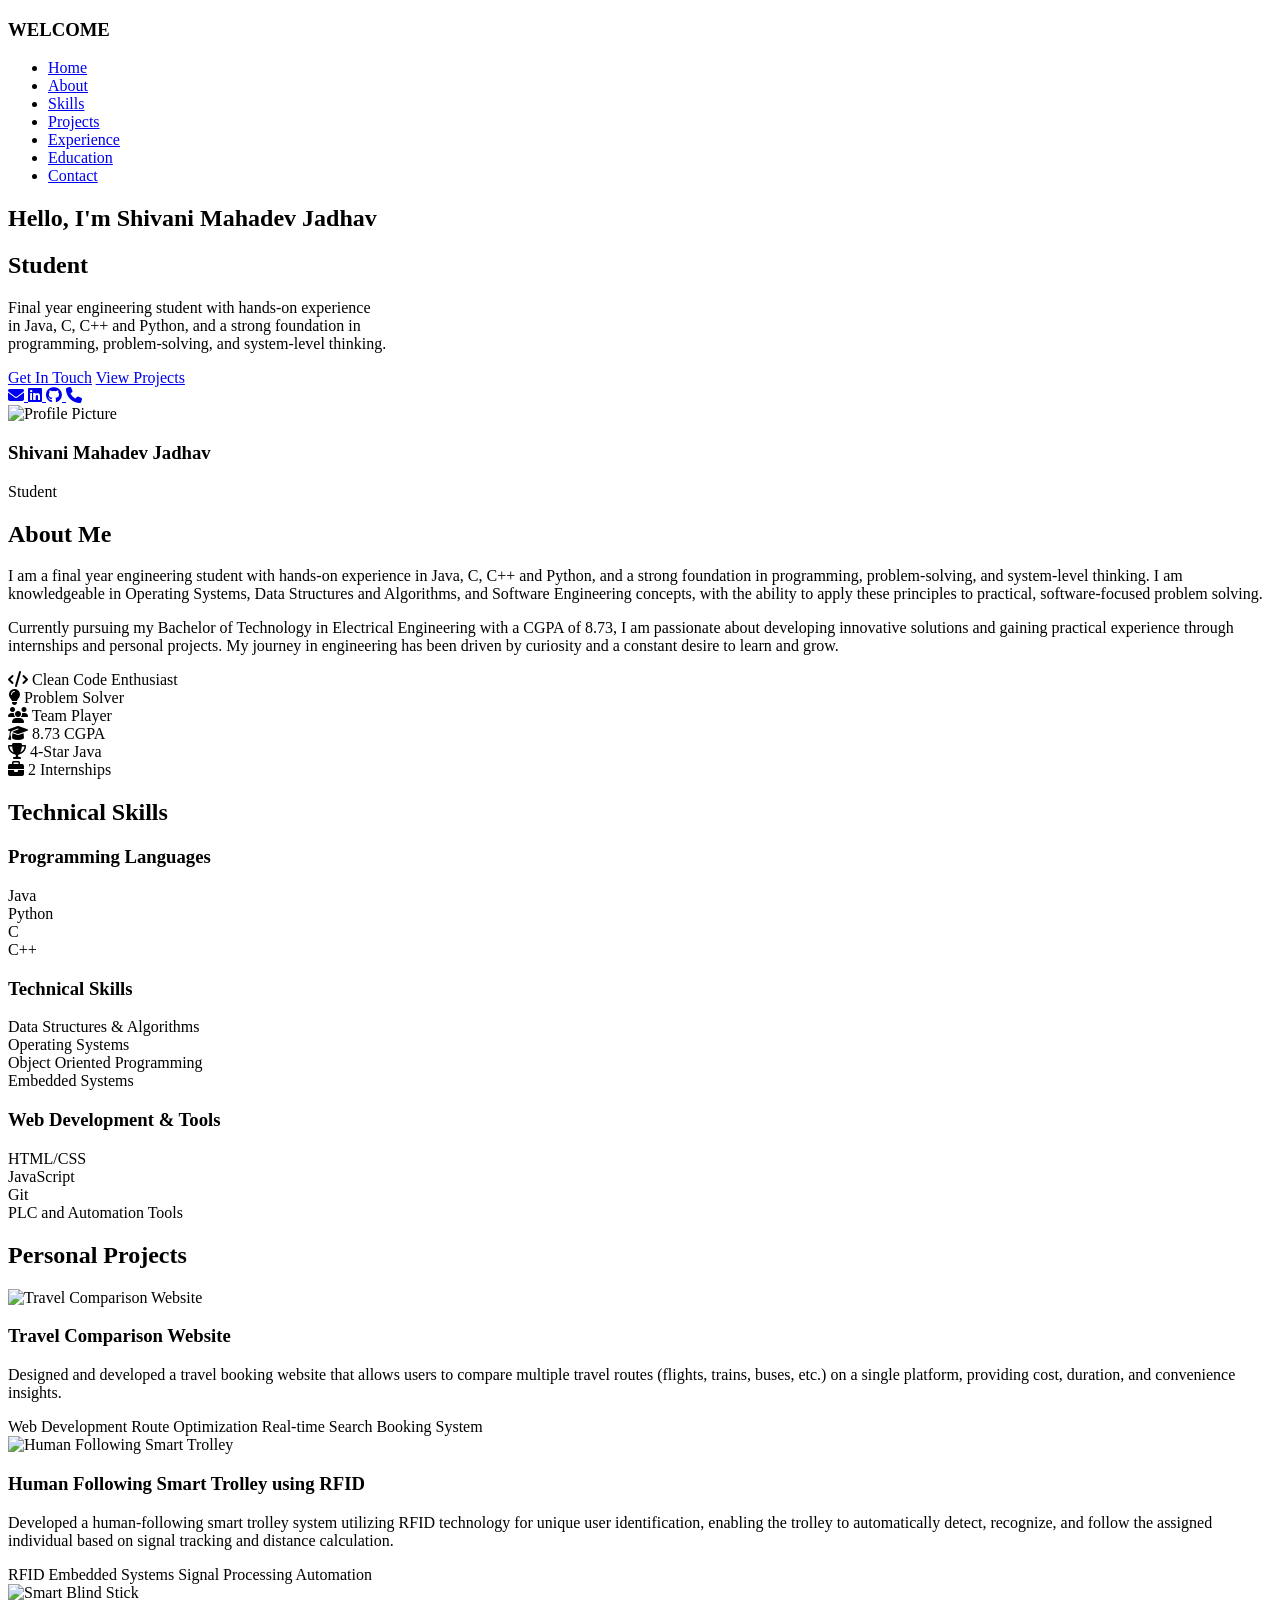
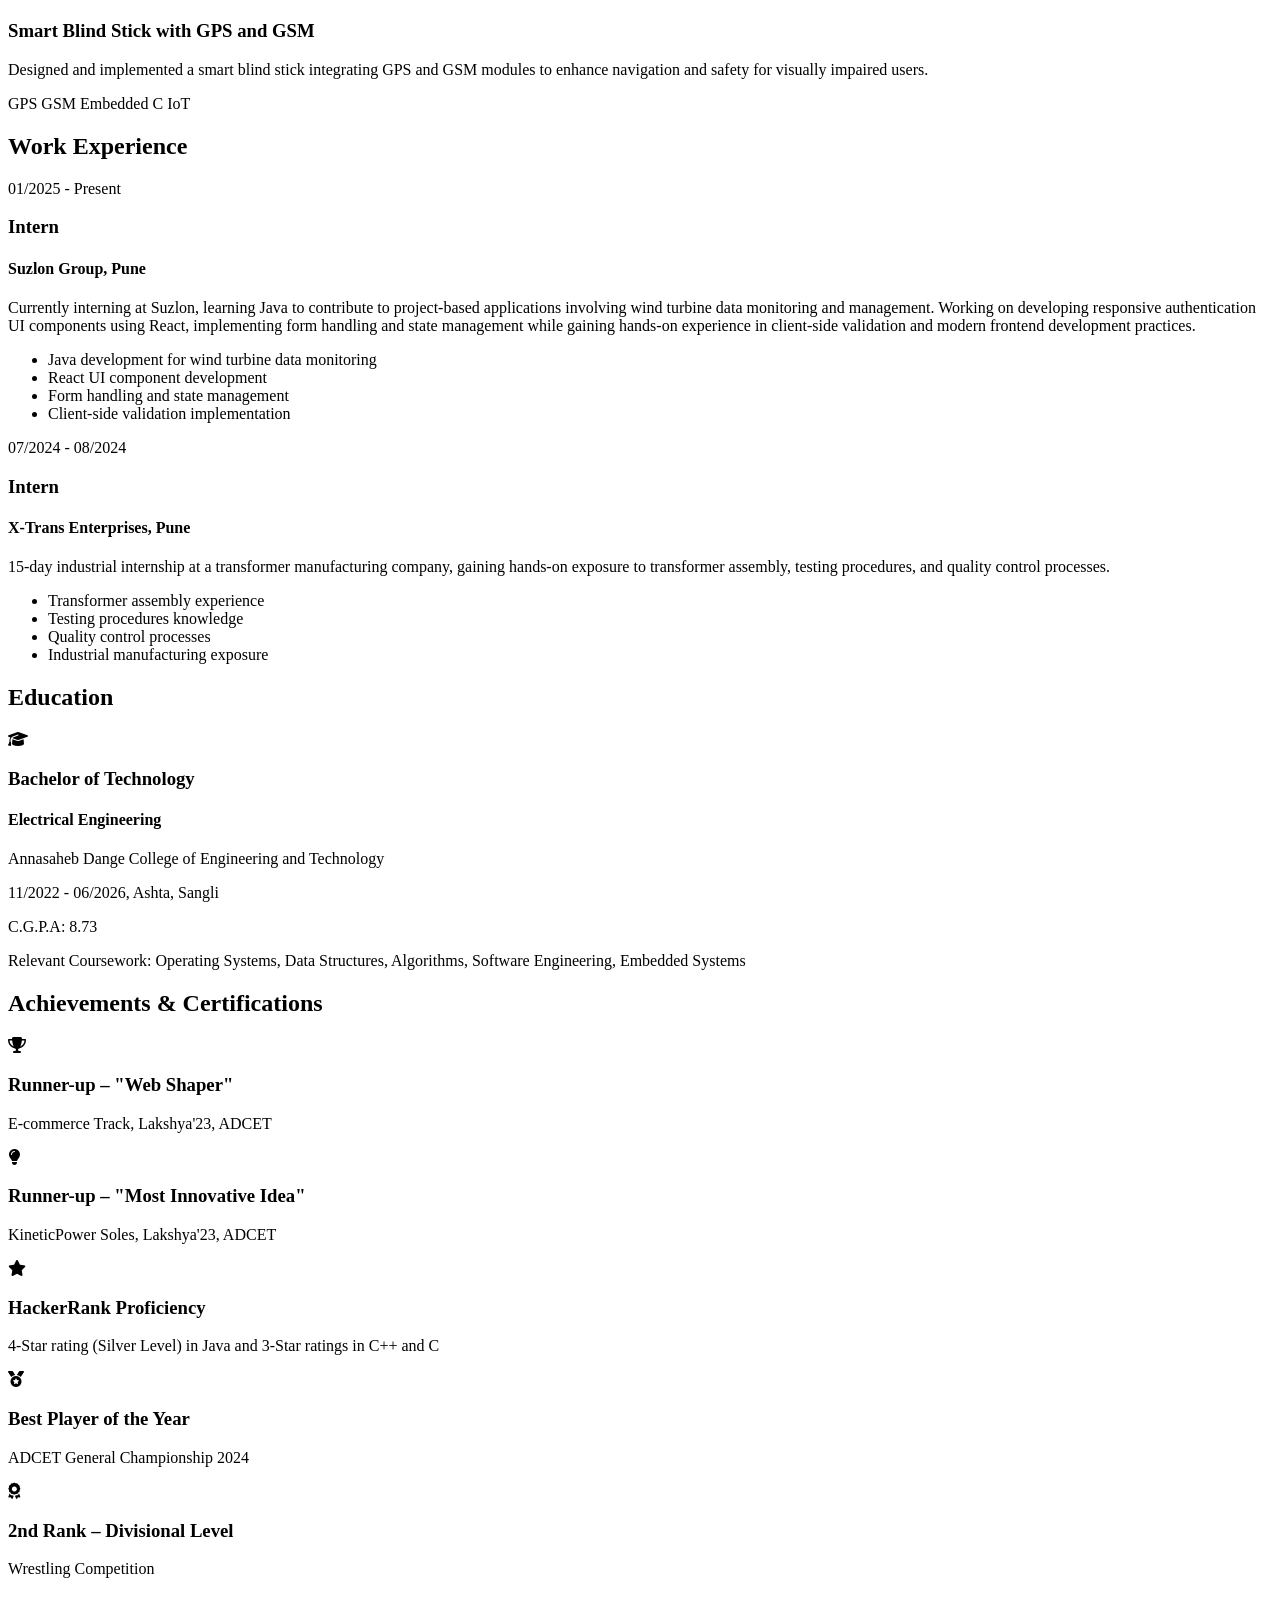
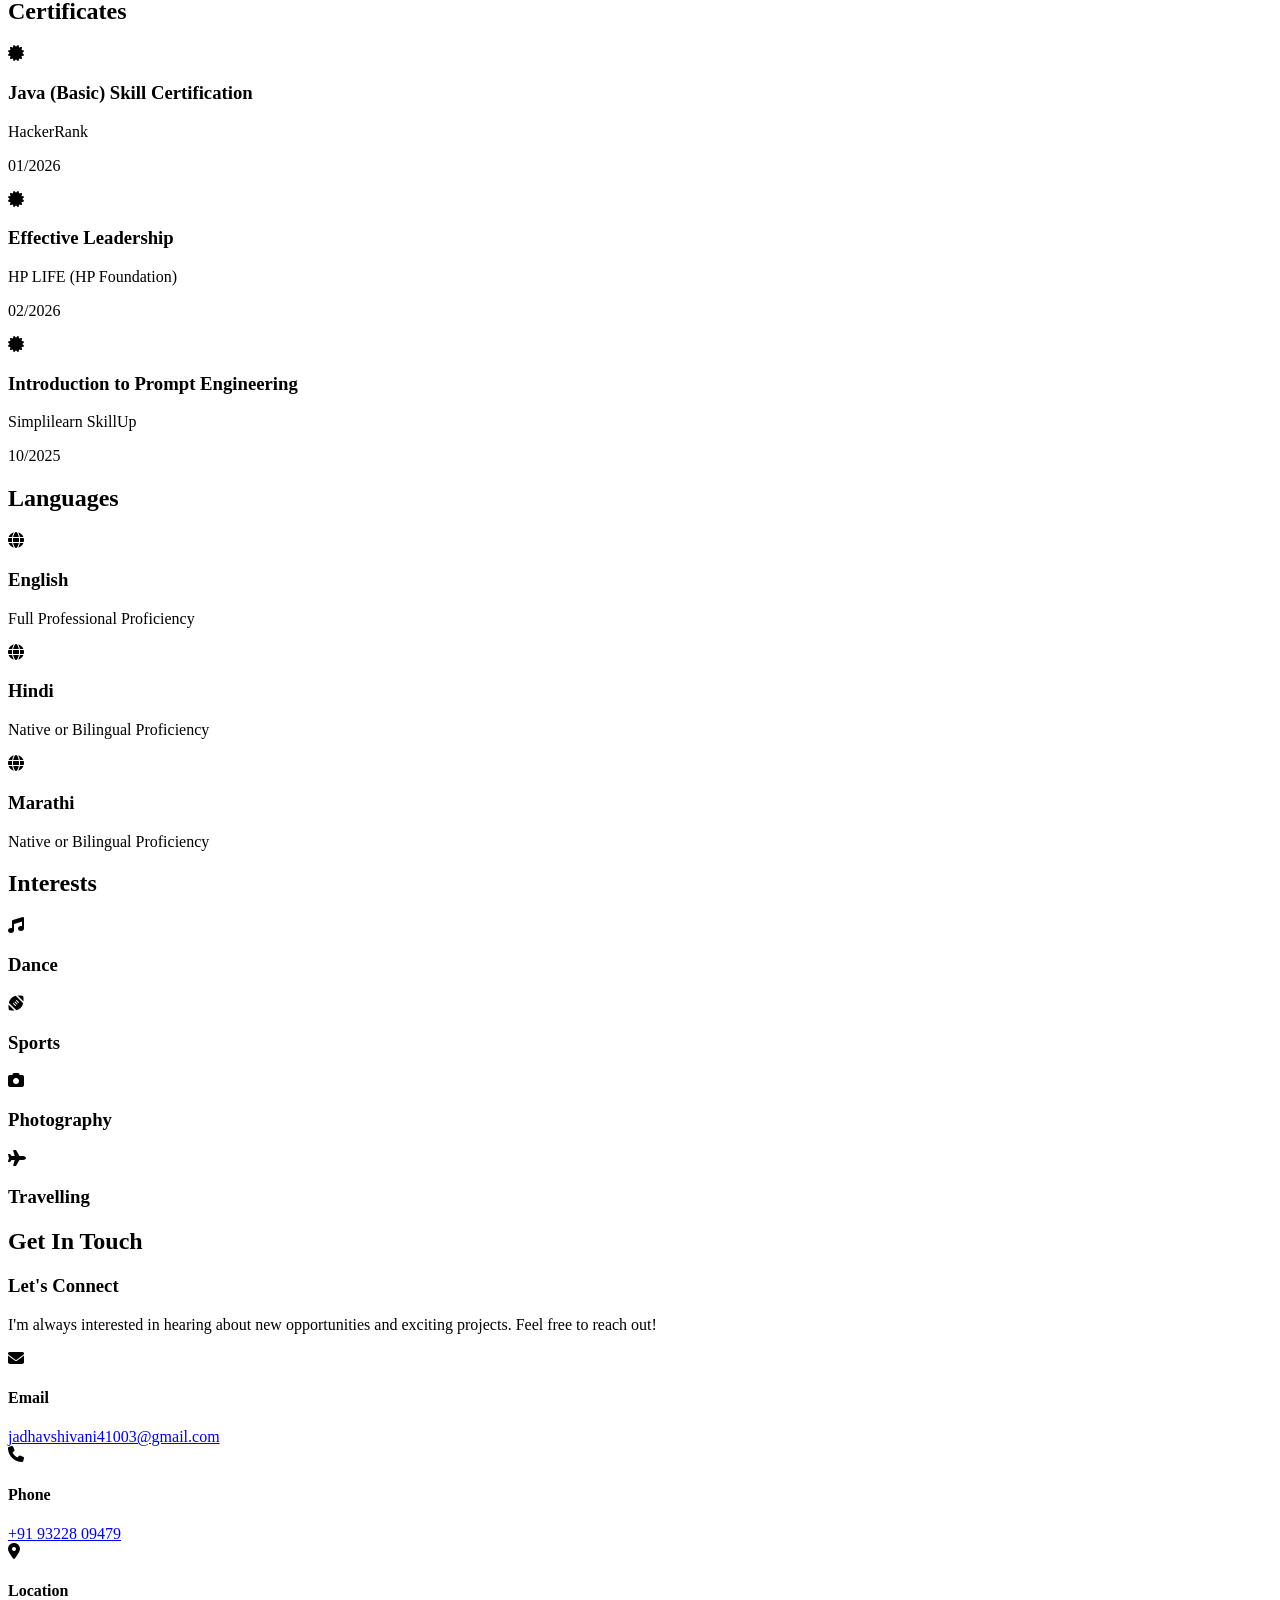
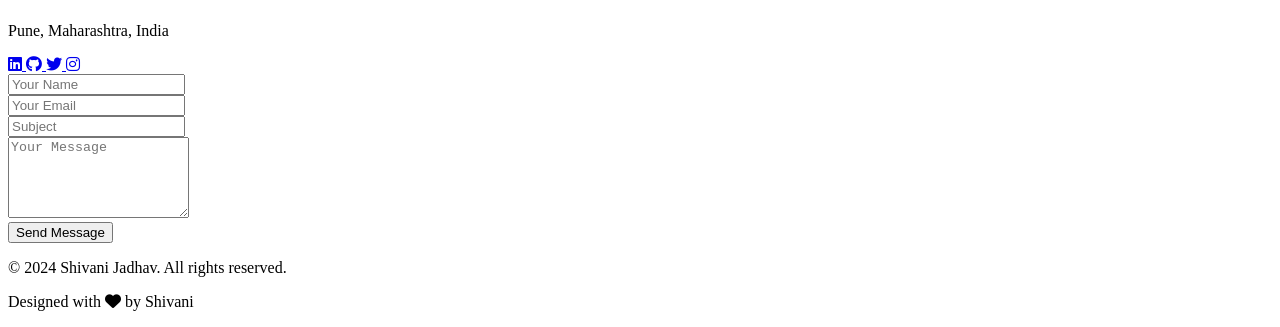
==== commit b2c08200: "Add files via upload" ====
--- a/Portfolio/index.html
+++ b/Portfolio/index.html
@@ -3,6 +3,7 @@
 <head>
     <meta charset="UTF-8">
     <meta name="viewport" content="width=device-width, initial-scale=1.0">
+    <base href="/">
     <title>Shivani Jadhav - Portfolio</title>
     <link rel="stylesheet" href="style.css">
     <link rel="stylesheet" href="https://cdnjs.cloudflare.com/ajax/libs/font-awesome/6.4.0/css/all.min.css">
@@ -83,7 +84,7 @@
                 <div class="hero-image">
                     <div class="profile-card">
                         <div class="profile-img">
-                            <img src="profile.png.jpeg" alt="Profile Picture">
+                            <img src="profile.jpeg" alt="Profile Picture">
                         </div>
                         <div class="profile-info">
                             <h3>Shivani Mahadev Jadhav</h3>
